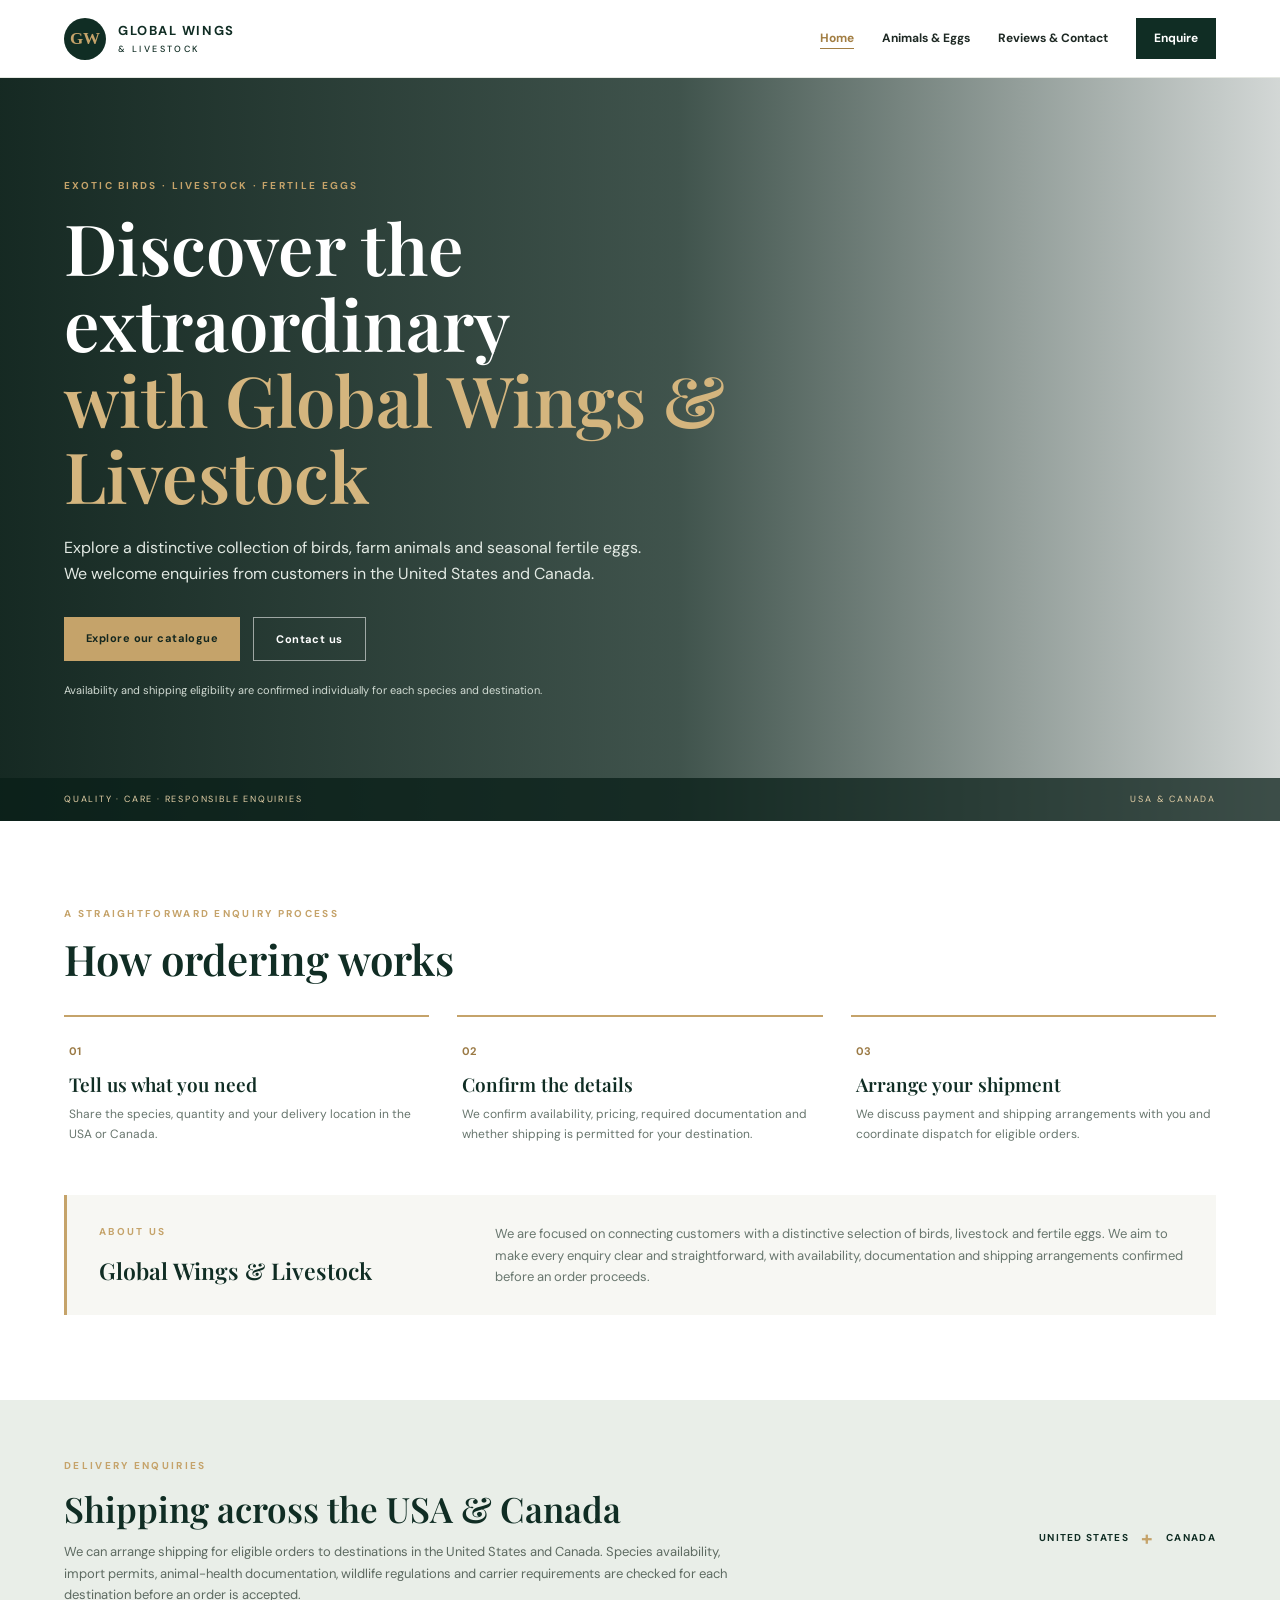
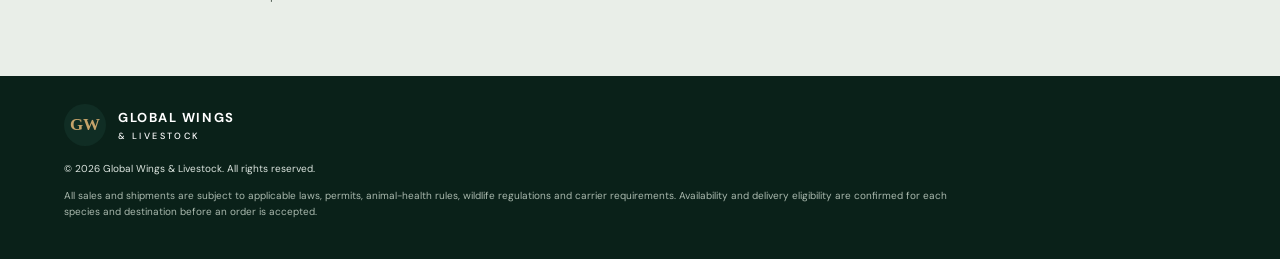
==== index.html @ 771952f7 "Add files via upload" ====
<!doctype html>
<!DOCTYPE html>
<html lang="en"><head><meta content="XgihuTRoo1fJdlFtPXh2muhJygsoEndFmMAQWCs_whc" name="google-site-verification"/><meta charset="utf-8"/><meta content="width=device-width,initial-scale=1" name="viewport"/><title>Home | Global Wings &amp; Livestock</title><meta content="Discover exotic birds, livestock and fertile eggs with Global Wings &amp; Livestock. Enquire about availability and eligible shipping in the USA and Canada." name="description"/><meta content="index,follow" name="robots"/><meta content="#102d24" name="theme-color"/><link href="https://global-wings-livestock.globalwingsandlivestock.workers.dev/" rel="canonical"/><meta content="website" property="og:type"/><meta content="Home" property="og:title"/><meta content="Exotic birds, livestock and fertile eggs. Enquire about availability and shipping in the USA and Canada." property="og:description"/><meta content="assets/supplier-ostrich.jpg" property="og:image"/><link href="assets/favicon.svg" rel="icon" type="image/svg+xml"/><link href="styles.css" rel="stylesheet"/></head><body><header class="header"><div class="wrap nav"><a class="brand" href="#home"><span class="mark">GW</span><span>GLOBAL WINGS <small>&amp; LIVESTOCK</small></span></a><nav><a aria-current="page" class="current" href="index.html">Home</a><a href="animals.html">Animals &amp; Eggs</a><a href="reviews-contact.html">Reviews &amp; Contact</a><a class="nav-btn" href="reviews-contact.html#contact">Enquire</a></nav></div></header><main><section class="hero" id="home"><div class="hero-bg"></div><div class="wrap hero-content"><p class="eyebrow">EXOTIC BIRDS · LIVESTOCK · FERTILE EGGS</p><h1>Discover the extraordinary<br/><em>with Global Wings &amp; Livestock</em></h1><p class="intro">Explore a distinctive collection of birds, farm animals and seasonal fertile eggs. We welcome enquiries from customers in the United States and Canada.</p><div class="actions"><a class="btn gold" href="#catalogue">Explore our catalogue</a><a class="btn outline" href="#contact">Contact us</a></div><p class="hero-note">Availability and shipping eligibility are confirmed individually for each species and destination.</p></div><div class="hero-bottom"><span>QUALITY · CARE · RESPONSIBLE ENQUIRIES</span><span>USA &amp; CANADA</span></div></section><section class="about" id="about"><div class="wrap"><p class="eyebrow">A STRAIGHTFORWARD ENQUIRY PROCESS</p><h2>How ordering works</h2><div class="steps"><article><span>01</span><h3>Tell us what you need</h3><p>Share the species, quantity and your delivery location in the USA or Canada.</p></article><article><span>02</span><h3>Confirm the details</h3><p>We confirm availability, pricing, required documentation and whether shipping is permitted for your destination.</p></article><article><span>03</span><h3>Arrange your shipment</h3><p>We discuss payment and shipping arrangements with you and coordinate dispatch for eligible orders.</p></article></div><div class="about-panel"><div><p class="eyebrow">ABOUT US</p><h3>Global Wings &amp; Livestock</h3></div><p>We are focused on connecting customers with a distinctive selection of birds, livestock and fertile eggs. We aim to make every enquiry clear and straightforward, with availability, documentation and shipping arrangements confirmed before an order proceeds.</p></div></div></section><section class="shipping" id="shipping"><div class="wrap shipping-inner"><div><p class="eyebrow">DELIVERY ENQUIRIES</p><h2>Shipping across the USA &amp; Canada</h2><p>We can arrange shipping for eligible orders to destinations in the United States and Canada. Species availability, import permits, animal-health documentation, wildlife regulations and carrier requirements are checked for each destination before an order is accepted.</p></div><div class="countries"><span>UNITED STATES</span><b>+</b><span>CANADA</span></div></div></section></main><footer><div class="wrap"><a class="brand footbrand" href="#home"><span class="mark">GW</span><span>GLOBAL WINGS <small>&amp; LIVESTOCK</small></span></a><p>© <span id="year"></span> Global Wings &amp; Livestock. All rights reserved.</p><p class="legal">All sales and shipments are subject to applicable laws, permits, animal-health rules, wildlife regulations and carrier requirements. Availability and delivery eligibility are confirmed for each species and destination before an order is accepted.</p></div></footer><script src="script.js"></script></body></html>
---- styles.css ----
@import url('https://fonts.googleapis.com/css2?family=DM+Sans:wght@400;500;600;700&family=Playfair+Display:wght@600;700&display=swap');
:root{--forest:#102d24;--forest2:#1c4738;--gold:#c5a36a;--cream:#f5f1e8;--ink:#1e2924;--muted:#68766e;--line:#e5e8e2}*{box-sizing:border-box}html{scroll-behavior:smooth}body{margin:0;color:var(--ink);font-family:'DM Sans',Arial,sans-serif;line-height:1.65}a{color:inherit}.wrap{width:min(1160px,90%);margin:auto}.header{height:78px;background:#fff;position:sticky;top:0;z-index:10;border-bottom:1px solid var(--line)}.nav{height:100%;display:flex;align-items:center;justify-content:space-between}.brand{display:flex;align-items:center;gap:12px;text-decoration:none;color:var(--forest);font-weight:700;letter-spacing:.12em;font-size:13px}.brand small{display:block;font-size:9px;letter-spacing:.27em;font-weight:500}.mark{width:42px;height:42px;border-radius:50%;display:grid;place-items:center;background:var(--forest);color:var(--gold);font:700 17px Georgia;letter-spacing:0}nav{display:flex;align-items:center;gap:28px}nav a{text-decoration:none;font-size:12px;font-weight:700}nav a:hover{color:#a27e43}.nav-btn{background:var(--forest);color:white;padding:11px 18px}.hero{min-height:610px;position:relative;display:flex;align-items:center;background:linear-gradient(90deg,rgba(7,28,21,.94),rgba(10,35,26,.78) 53%,rgba(10,35,26,.18)),url('assets/supplier-ostrich.jpg') center 43%/cover;color:#fff}.hero-content{position:relative;padding:100px 0 110px}.eyebrow{font-size:10px;letter-spacing:.23em;font-weight:700;color:var(--gold);margin:0 0 14px}.hero h1{font:600 clamp(42px,5.5vw,72px)/1.08 'Playfair Display',Georgia,serif;max-width:780px;margin:0 0 22px}.hero h1 em{color:#d4b57e;font-style:normal}.intro{max-width:590px;color:#e2e9e3;font-size:16px}.actions{display:flex;gap:13px;margin:30px 0 20px;flex-wrap:wrap}.btn{display:inline-block;text-decoration:none;border:0;padding:14px 22px;font:700 11px 'DM Sans',sans-serif;letter-spacing:.04em;cursor:pointer}.gold{background:var(--gold);color:#14271f}.outline{border:1px solid #ffffff8c;color:white}.dark{background:var(--forest);color:#fff}.hero-note{font-size:11px;color:#d1dbd3}.hero-bottom{position:absolute;bottom:0;left:0;right:0;background:#091e18bd;padding:14px 5%;display:flex;justify-content:space-between;color:#e5d1a8;font-size:9px;letter-spacing:.2em}.introbar{background:var(--forest);color:white;padding:24px 0}.intro-grid{display:grid;grid-template-columns:repeat(3,1fr);gap:25px}.intro-grid div{display:grid;border-right:1px solid #ffffff2d;padding-left:22px}.intro-grid div:first-child{padding-left:0}.intro-grid div:last-child{border:0}.intro-grid b{font-size:13px}.intro-grid span{font-size:11px;color:#c4d0c7}.section{padding:88px 0}.section-title{display:flex;align-items:end;justify-content:space-between;gap:35px;margin-bottom:35px}.section-title h2,.about h2,.shipping h2,.contact h2{font:600 42px/1.12 'Playfair Display',Georgia,serif;color:var(--forest);margin:0}.section-title>p{max-width:470px;color:var(--muted);font-size:12px;margin:0}.cards{display:grid;grid-template-columns:repeat(3,1fr);gap:22px}.card{position:relative;border:1px solid var(--line);background:#fff;overflow:hidden;transition:transform .2s,box-shadow .2s}.card:hover{transform:translateY(-4px);box-shadow:0 15px 35px #0d2b1c14}.card img{width:100%;height:220px;object-fit:cover;display:block;background:#e8e8e2}.card .tag{position:absolute;top:12px;left:12px;background:#14382be8;color:white;font-size:8px;letter-spacing:.12em;text-transform:uppercase;padding:6px 9px}.card .tag.illustrative{background:#f7f4eb;color:#5d685f}.card>div{padding:19px 20px 22px}.card h3,.egg-grid h3{font:600 20px 'Playfair Display',Georgia,serif;color:var(--forest);margin:0 0 7px}.card p{font-size:12px;color:var(--muted);min-height:42px;margin:0 0 14px}.card a{font-size:10px;text-decoration:none;color:#947342;font-weight:700}.eggs{background:var(--cream);padding:82px 0}.egg-grid{display:grid;grid-template-columns:1fr 1fr;gap:25px}.egg-grid article{position:relative;background:white;padding-bottom:20px}.egg-grid img{width:100%;height:260px;object-fit:cover;display:block;background:#e6e0d3}.egg-grid .tag{display:inline-block;margin:15px 18px 5px;background:#f1eee6;color:#626c64;padding:5px 8px;font-size:8px;letter-spacing:.1em;text-transform:uppercase}.egg-grid h3,.egg-grid p{margin-left:18px;margin-right:18px}.egg-grid p,.egg-extra{font-size:12px;color:var(--muted)}.egg-extra{margin:24px 0}.about{padding:85px 0}.about h2{margin-bottom:32px}.steps{display:grid;grid-template-columns:repeat(3,1fr);gap:28px;margin-bottom:50px}.steps article{border-top:2px solid var(--gold);padding:20px 5px 0}.steps span{font-size:11px;color:#9b7a45;font-weight:700}.steps h3{font:600 19px 'Playfair Display',Georgia,serif;color:var(--forest);margin:8px 0}.steps p{font-size:12px;color:var(--muted);margin:0}.about-panel{background:#f7f7f3;padding:28px 32px;border-left:3px solid var(--gold);display:grid;grid-template-columns:.7fr 1.3fr;gap:25px;align-items:center}.about-panel h3{font:600 23px 'Playfair Display',Georgia,serif;color:var(--forest);margin:0}.about-panel p:last-child{font-size:13px;color:var(--muted);margin:0}.shipping{background:#e9eee8;padding:58px 0}.shipping-inner{display:flex;justify-content:space-between;align-items:center;gap:35px}.shipping-inner>div:first-child{max-width:690px}.shipping h2{font-size:35px}.shipping-inner p:not(.eyebrow){font-size:13px;color:#5d6a61}.countries{display:flex;align-items:center;gap:12px;color:var(--forest);font-size:10px;letter-spacing:.13em;font-weight:700;white-space:nowrap}.countries b{font-size:20px;color:var(--gold)}.contact{background:var(--forest);color:#fff;padding:82px 0}.contact-grid{display:grid;grid-template-columns:.9fr 1.1fr;gap:70px}.contact h2{color:white;margin-bottom:18px}.contact-grid>div>p:not(.eyebrow){color:#d3ded6;font-size:13px}.detail{margin:27px 0}.detail small{display:block;color:#d0b37c;font-size:9px;letter-spacing:.2em;font-weight:700}.detail a,.detail p{color:white;text-decoration:none;font-size:13px;margin:5px 0}.fine{font-size:10px;color:#aab9ae}form{background:#fff;color:var(--ink);padding:28px;display:grid;gap:13px}form label{font-size:10px;font-weight:700;color:#48584e}input,select,textarea{display:block;width:100%;margin-top:6px;padding:12px;border:1px solid #dce2dc;border-radius:0;font:12px 'DM Sans',sans-serif;color:#27352c;background:white}textarea{resize:vertical}form button{justify-self:start}form .fine{color:#718077;margin:0}#form-status{font-size:11px;color:var(--forest);margin:0}footer{background:#0a2119;color:#dce5df;padding:28px 0}footer .brand{color:#fff}footer p{font-size:10px}footer .legal{max-width:900px;color:#aab9ae}.footbrand{margin-bottom:15px}
@media(max-width:760px){.header{height:auto}.nav{padding:14px 0;display:block}.brand{margin-bottom:12px}nav{gap:14px;flex-wrap:wrap}nav a{font-size:10px}.hero{min-height:590px}.hero-content{padding:75px 0 95px}.hero h1{font-size:45px}.intro-grid{grid-template-columns:1fr;gap:12px}.intro-grid div{border:0;padding:0}.section,.about{padding:60px 0}.section-title{display:block}.section-title>p{margin-top:14px}.cards{grid-template-columns:repeat(2,1fr);gap:13px}.card img{height:160px}.card>div{padding:14px}.card h3{font-size:17px}.card p{font-size:11px}.egg-grid{grid-template-columns:1fr}.egg-grid img{height:220px}.steps{grid-template-columns:1fr;gap:20px}.about-panel{grid-template-columns:1fr;gap:10px}.shipping-inner{display:block}.countries{margin-top:22px}.contact-grid{grid-template-columns:1fr;gap:30px}.section-title h2,.about h2,.contact h2{font-size:35px}.shipping h2{font-size:31px}}@media(max-width:430px){.cards{grid-template-columns:1fr}.card img{height:210px}.hero h1{font-size:39px}.hero-bottom{font-size:8px}.countries{font-size:8px}}

.ranch-gallery{margin-top:55px;padding-top:35px;border-top:1px solid var(--line)}.gallery-heading{margin-bottom:22px}.gallery-heading h3{font:600 25px 'Playfair Display',Georgia,serif;color:var(--forest);margin:0 0 6px}.gallery-heading p:last-child{font-size:12px;color:var(--muted);margin:0}.gallery-grid{display:grid;grid-template-columns:repeat(4,1fr);gap:14px}.gallery-grid figure{margin:0;background:#fff;border:1px solid var(--line)}.gallery-grid img{width:100%;height:150px;object-fit:cover;display:block}.gallery-grid figcaption{padding:8px 10px;font-size:10px;color:var(--muted);font-weight:700}.egg-extra:after{content:'  STANDARD · BLONDE · WHITE';display:block;color:#957847;font-weight:700;letter-spacing:.08em;margin-top:7px}@media(max-width:760px){.gallery-grid{grid-template-columns:repeat(2,1fr)}.gallery-grid img{height:135px}}.photo-credits{margin:24px 0 0;color:#6b756d;font-size:10px;line-height:1.7}.photo-credits a{color:#87683a;text-decoration:underline}

/* Customer reviews */
.reviews{padding:82px 0;background:#f7f7f3}.review-summary{display:flex;align-items:baseline;gap:14px;margin:0 0 24px;color:var(--muted);font-size:12px}.review-summary strong{font:600 28px 'Playfair Display',Georgia,serif;color:var(--forest)}.review-grid{display:grid;grid-template-columns:repeat(3,1fr);gap:18px}.review-card{background:#fff;border:1px solid var(--line);padding:22px}.review-card .stars{color:#b48a45;letter-spacing:.12em;font-size:17px}.review-card h3{font:600 19px 'Playfair Display',Georgia,serif;color:var(--forest);margin:9px 0 0}.review-location{font-size:10px;color:var(--muted);margin:0 0 12px}.review-card p:last-child{font-size:12px;color:#536258;margin:0}.reviews-note{font-size:10px;color:var(--muted);margin:18px 0 0}@media(max-width:760px){.reviews{padding:60px 0}.review-grid{grid-template-columns:1fr 1fr}}@media(max-width:430px){.review-grid{grid-template-columns:1fr}.review-summary{display:block}.review-summary span{display:block}}

/* Multi-page navigation and payment methods */
nav a.current{color:#a27e43;text-decoration:underline;text-underline-offset:6px}
.payments{background:#f5f1e8;padding:58px 0}
.payments h2{font:600 34px/1.12 'Playfair Display',Georgia,serif;color:var(--forest);margin:0 0 14px}
.payments .wrap>p:not(.eyebrow){max-width:780px;color:var(--muted);font-size:13px}
.payment-grid{display:flex;flex-wrap:wrap;gap:12px;margin:24px 0}
.payment-grid span{background:#fff;border:1px solid #e2e4dc;padding:12px 18px;color:var(--forest);font-size:12px;font-weight:700;min-width:125px;text-align:center}
.payment-note{font-size:10px!important;color:#657268!important}
@media(max-width:760px){nav{gap:12px}nav a{font-size:10px}.payments{padding:48px 0}.payment-grid span{min-width:calc(50% - 6px);flex:1}}

.review-submit{display:grid;grid-template-columns:1fr 1fr;gap:34px;margin-top:56px;padding:30px;background:#fff;border:1px solid var(--line)}.review-submit form{display:grid;gap:13px}.review-submit label{display:grid;gap:6px;font-size:12px;color:var(--forest)}.review-submit input,.review-submit select,.review-submit textarea{width:100%;padding:12px;border:1px solid var(--line);background:#fff;font:inherit}.owner-reply{margin-top:15px;padding:14px;background:#f4f5f0;border-left:3px solid #b48a45}.owner-reply strong{display:block;color:var(--forest);font-size:12px;margin-bottom:5px}.review-submit h2{font:600 27px 'Playfair Display',Georgia,serif;color:var(--forest)}@media(max-width:700px){.review-submit{grid-template-columns:1fr;padding:20px}}
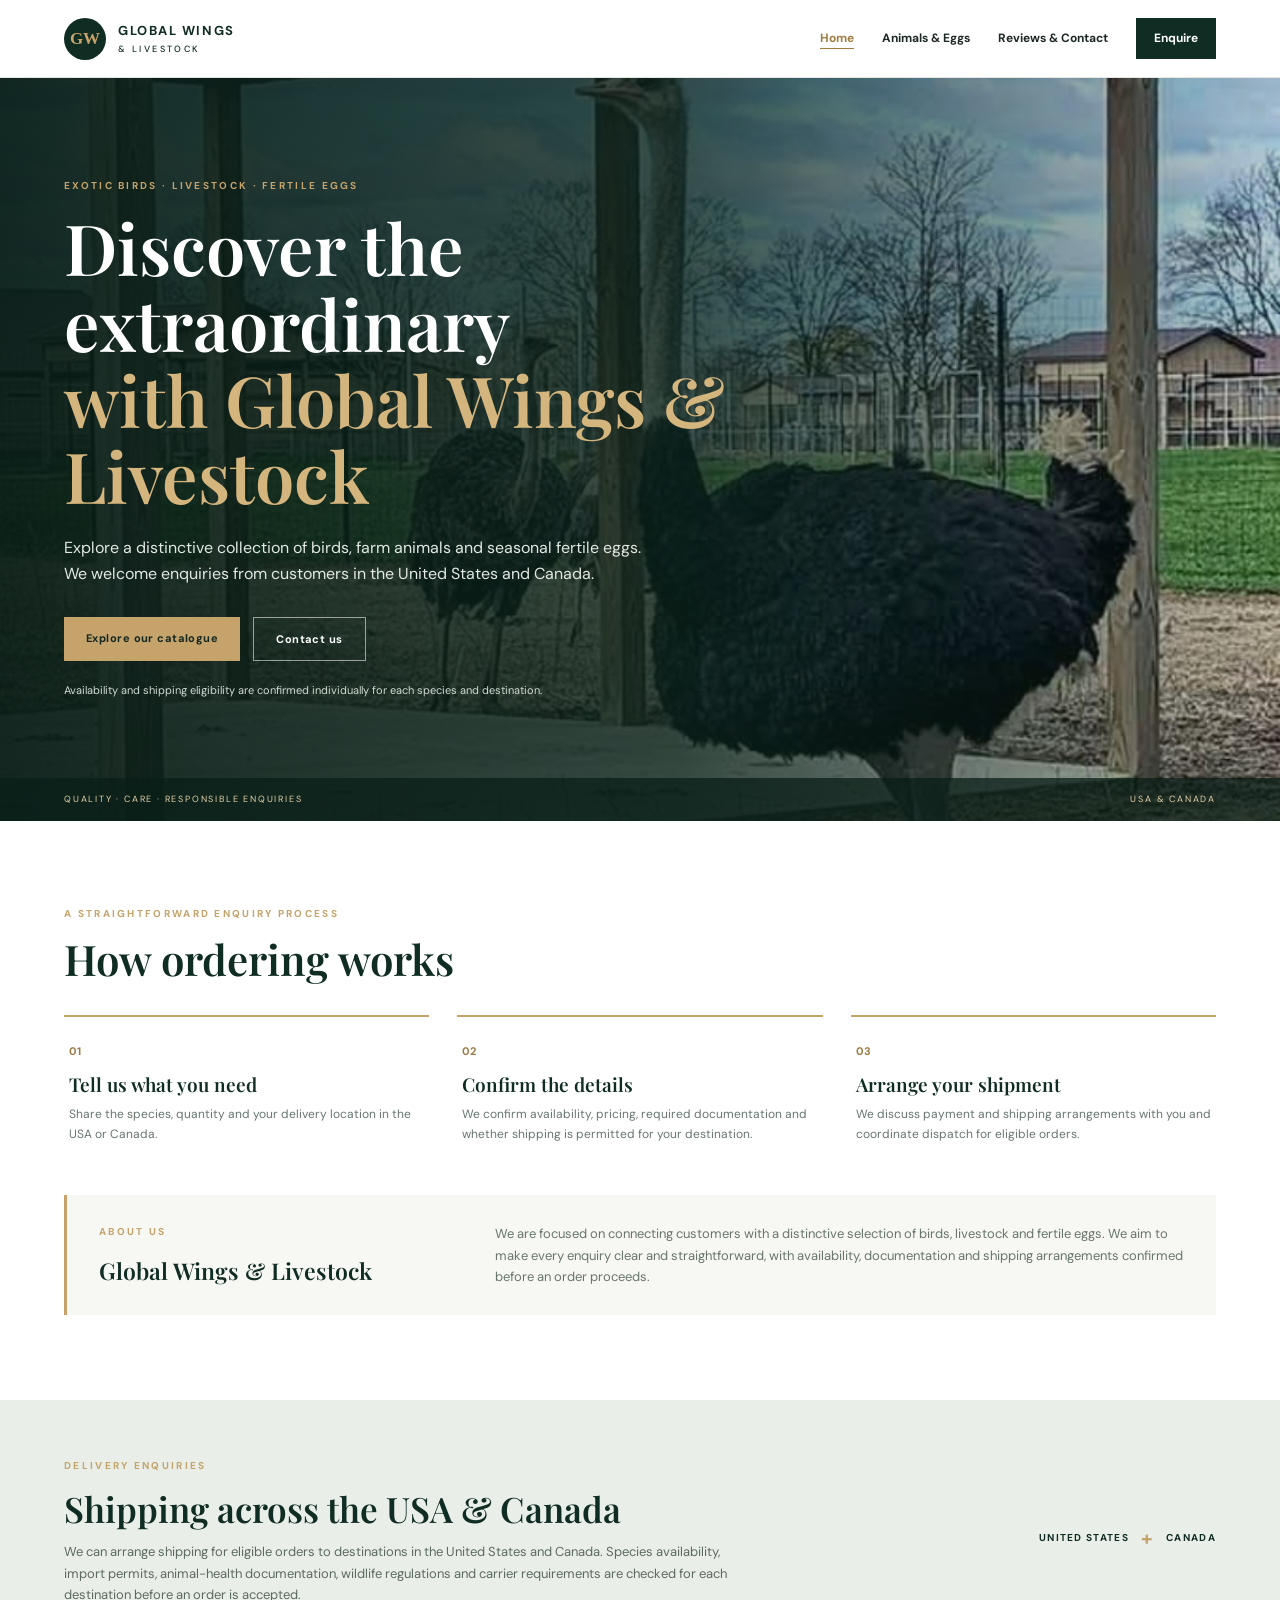
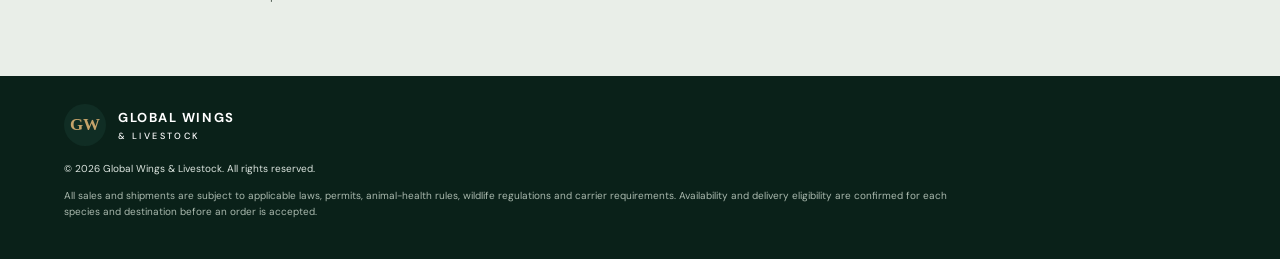
==== commit 65e7f28a: "Update index.html" ====
--- a/index.html
+++ b/index.html
@@ -1,3 +1,3 @@
 <!doctype html>
 <!DOCTYPE html>
-<html lang="en"><head><meta content="XgihuTRoo1fJdlFtPXh2muhJygsoEndFmMAQWCs_whc" name="google-site-verification"/><meta charset="utf-8"/><meta content="width=device-width,initial-scale=1" name="viewport"/><title>Home | Global Wings &amp; Livestock</title><meta content="Discover exotic birds, livestock and fertile eggs with Global Wings &amp; Livestock. Enquire about availability and eligible shipping in the USA and Canada." name="description"/><meta content="index,follow" name="robots"/><meta content="#102d24" name="theme-color"/><link href="https://global-wings-livestock.globalwingsandlivestock.workers.dev/" rel="canonical"/><meta content="website" property="og:type"/><meta content="Home" property="og:title"/><meta content="Exotic birds, livestock and fertile eggs. Enquire about availability and shipping in the USA and Canada." property="og:description"/><meta content="assets/supplier-ostrich.jpg" property="og:image"/><link href="assets/favicon.svg" rel="icon" type="image/svg+xml"/><link href="styles.css" rel="stylesheet"/></head><body><header class="header"><div class="wrap nav"><a class="brand" href="#home"><span class="mark">GW</span><span>GLOBAL WINGS <small>&amp; LIVESTOCK</small></span></a><nav><a aria-current="page" class="current" href="index.html">Home</a><a href="animals.html">Animals &amp; Eggs</a><a href="reviews-contact.html">Reviews &amp; Contact</a><a class="nav-btn" href="reviews-contact.html#contact">Enquire</a></nav></div></header><main><section class="hero" id="home"><div class="hero-bg"></div><div class="wrap hero-content"><p class="eyebrow">EXOTIC BIRDS · LIVESTOCK · FERTILE EGGS</p><h1>Discover the extraordinary<br/><em>with Global Wings &amp; Livestock</em></h1><p class="intro">Explore a distinctive collection of birds, farm animals and seasonal fertile eggs. We welcome enquiries from customers in the United States and Canada.</p><div class="actions"><a class="btn gold" href="#catalogue">Explore our catalogue</a><a class="btn outline" href="#contact">Contact us</a></div><p class="hero-note">Availability and shipping eligibility are confirmed individually for each species and destination.</p></div><div class="hero-bottom"><span>QUALITY · CARE · RESPONSIBLE ENQUIRIES</span><span>USA &amp; CANADA</span></div></section><section class="about" id="about"><div class="wrap"><p class="eyebrow">A STRAIGHTFORWARD ENQUIRY PROCESS</p><h2>How ordering works</h2><div class="steps"><article><span>01</span><h3>Tell us what you need</h3><p>Share the species, quantity and your delivery location in the USA or Canada.</p></article><article><span>02</span><h3>Confirm the details</h3><p>We confirm availability, pricing, required documentation and whether shipping is permitted for your destination.</p></article><article><span>03</span><h3>Arrange your shipment</h3><p>We discuss payment and shipping arrangements with you and coordinate dispatch for eligible orders.</p></article></div><div class="about-panel"><div><p class="eyebrow">ABOUT US</p><h3>Global Wings &amp; Livestock</h3></div><p>We are focused on connecting customers with a distinctive selection of birds, livestock and fertile eggs. We aim to make every enquiry clear and straightforward, with availability, documentation and shipping arrangements confirmed before an order proceeds.</p></div></div></section><section class="shipping" id="shipping"><div class="wrap shipping-inner"><div><p class="eyebrow">DELIVERY ENQUIRIES</p><h2>Shipping across the USA &amp; Canada</h2><p>We can arrange shipping for eligible orders to destinations in the United States and Canada. Species availability, import permits, animal-health documentation, wildlife regulations and carrier requirements are checked for each destination before an order is accepted.</p></div><div class="countries"><span>UNITED STATES</span><b>+</b><span>CANADA</span></div></div></section></main><footer><div class="wrap"><a class="brand footbrand" href="#home"><span class="mark">GW</span><span>GLOBAL WINGS <small>&amp; LIVESTOCK</small></span></a><p>© <span id="year"></span> Global Wings &amp; Livestock. All rights reserved.</p><p class="legal">All sales and shipments are subject to applicable laws, permits, animal-health rules, wildlife regulations and carrier requirements. Availability and delivery eligibility are confirmed for each species and destination before an order is accepted.</p></div></footer><script src="script.js"></script></body></html>+<html lang="en"><head><meta content="XgihuTRoo1fJdlFtPXh2muhJygsoEndFmMAQWCs_whc" name="google-site-verification"/><meta charset="utf-8"/><meta content="width=device-width,initial-scale=1" name="viewport"/><title>Global Wings & Livestock | Exotic Birds, Fertile Eggs & Livestock for Sale</title><meta content="Discover exotic birds, livestock and fertile eggs with Global Wings &amp; Livestock. Enquire about availability and eligible shipping in the USA and Canada." name="description"/><meta content="index,follow" name="robots"/><meta content="#102d24" name="theme-color"/><link href="https://global-wings-livestock.globalwingsandlivestock.workers.dev/" rel="canonical"/><meta content="website" property="og:type"/><meta content="Home" property="og:title"/><meta content="Exotic birds, livestock and fertile eggs. Enquire about availability and shipping in the USA and Canada." property="og:description"/><meta content="assets/supplier-ostrich.jpg" property="og:image"/><link href="assets/favicon.svg" rel="icon" type="image/svg+xml"/><link href="styles.css" rel="stylesheet"/></head><body><header class="header"><div class="wrap nav"><a class="brand" href="#home"><span class="mark">GW</span><span>GLOBAL WINGS <small>&amp; LIVESTOCK</small></span></a><nav><a aria-current="page" class="current" href="index.html">Home</a><a href="animals.html">Animals &amp; Eggs</a><a href="reviews-contact.html">Reviews &amp; Contact</a><a class="nav-btn" href="reviews-contact.html#contact">Enquire</a></nav></div></header><main><section class="hero" id="home"><div class="hero-bg"></div><div class="wrap hero-content"><p class="eyebrow">EXOTIC BIRDS · LIVESTOCK · FERTILE EGGS</p><h1>Discover the extraordinary<br/><em>with Global Wings &amp; Livestock</em></h1><p class="intro">Explore a distinctive collection of birds, farm animals and seasonal fertile eggs. We welcome enquiries from customers in the United States and Canada.</p><div class="actions"><a class="btn gold" href="#catalogue">Explore our catalogue</a><a class="btn outline" href="#contact">Contact us</a></div><p class="hero-note">Availability and shipping eligibility are confirmed individually for each species and destination.</p></div><div class="hero-bottom"><span>QUALITY · CARE · RESPONSIBLE ENQUIRIES</span><span>USA &amp; CANADA</span></div></section><section class="about" id="about"><div class="wrap"><p class="eyebrow">A STRAIGHTFORWARD ENQUIRY PROCESS</p><h2>How ordering works</h2><div class="steps"><article><span>01</span><h3>Tell us what you need</h3><p>Share the species, quantity and your delivery location in the USA or Canada.</p></article><article><span>02</span><h3>Confirm the details</h3><p>We confirm availability, pricing, required documentation and whether shipping is permitted for your destination.</p></article><article><span>03</span><h3>Arrange your shipment</h3><p>We discuss payment and shipping arrangements with you and coordinate dispatch for eligible orders.</p></article></div><div class="about-panel"><div><p class="eyebrow">ABOUT US</p><h3>Global Wings &amp; Livestock</h3></div><p>We are focused on connecting customers with a distinctive selection of birds, livestock and fertile eggs. We aim to make every enquiry clear and straightforward, with availability, documentation and shipping arrangements confirmed before an order proceeds.</p></div></div></section><section class="shipping" id="shipping"><div class="wrap shipping-inner"><div><p class="eyebrow">DELIVERY ENQUIRIES</p><h2>Shipping across the USA &amp; Canada</h2><p>We can arrange shipping for eligible orders to destinations in the United States and Canada. Species availability, import permits, animal-health documentation, wildlife regulations and carrier requirements are checked for each destination before an order is accepted.</p></div><div class="countries"><span>UNITED STATES</span><b>+</b><span>CANADA</span></div></div></section></main><footer><div class="wrap"><a class="brand footbrand" href="#home"><span class="mark">GW</span><span>GLOBAL WINGS <small>&amp; LIVESTOCK</small></span></a><p>© <span id="year"></span> Global Wings &amp; Livestock. All rights reserved.</p><p class="legal">All sales and shipments are subject to applicable laws, permits, animal-health rules, wildlife regulations and carrier requirements. Availability and delivery eligibility are confirmed for each species and destination before an order is accepted.</p></div></footer><script src="script.js"></script></body></html>
